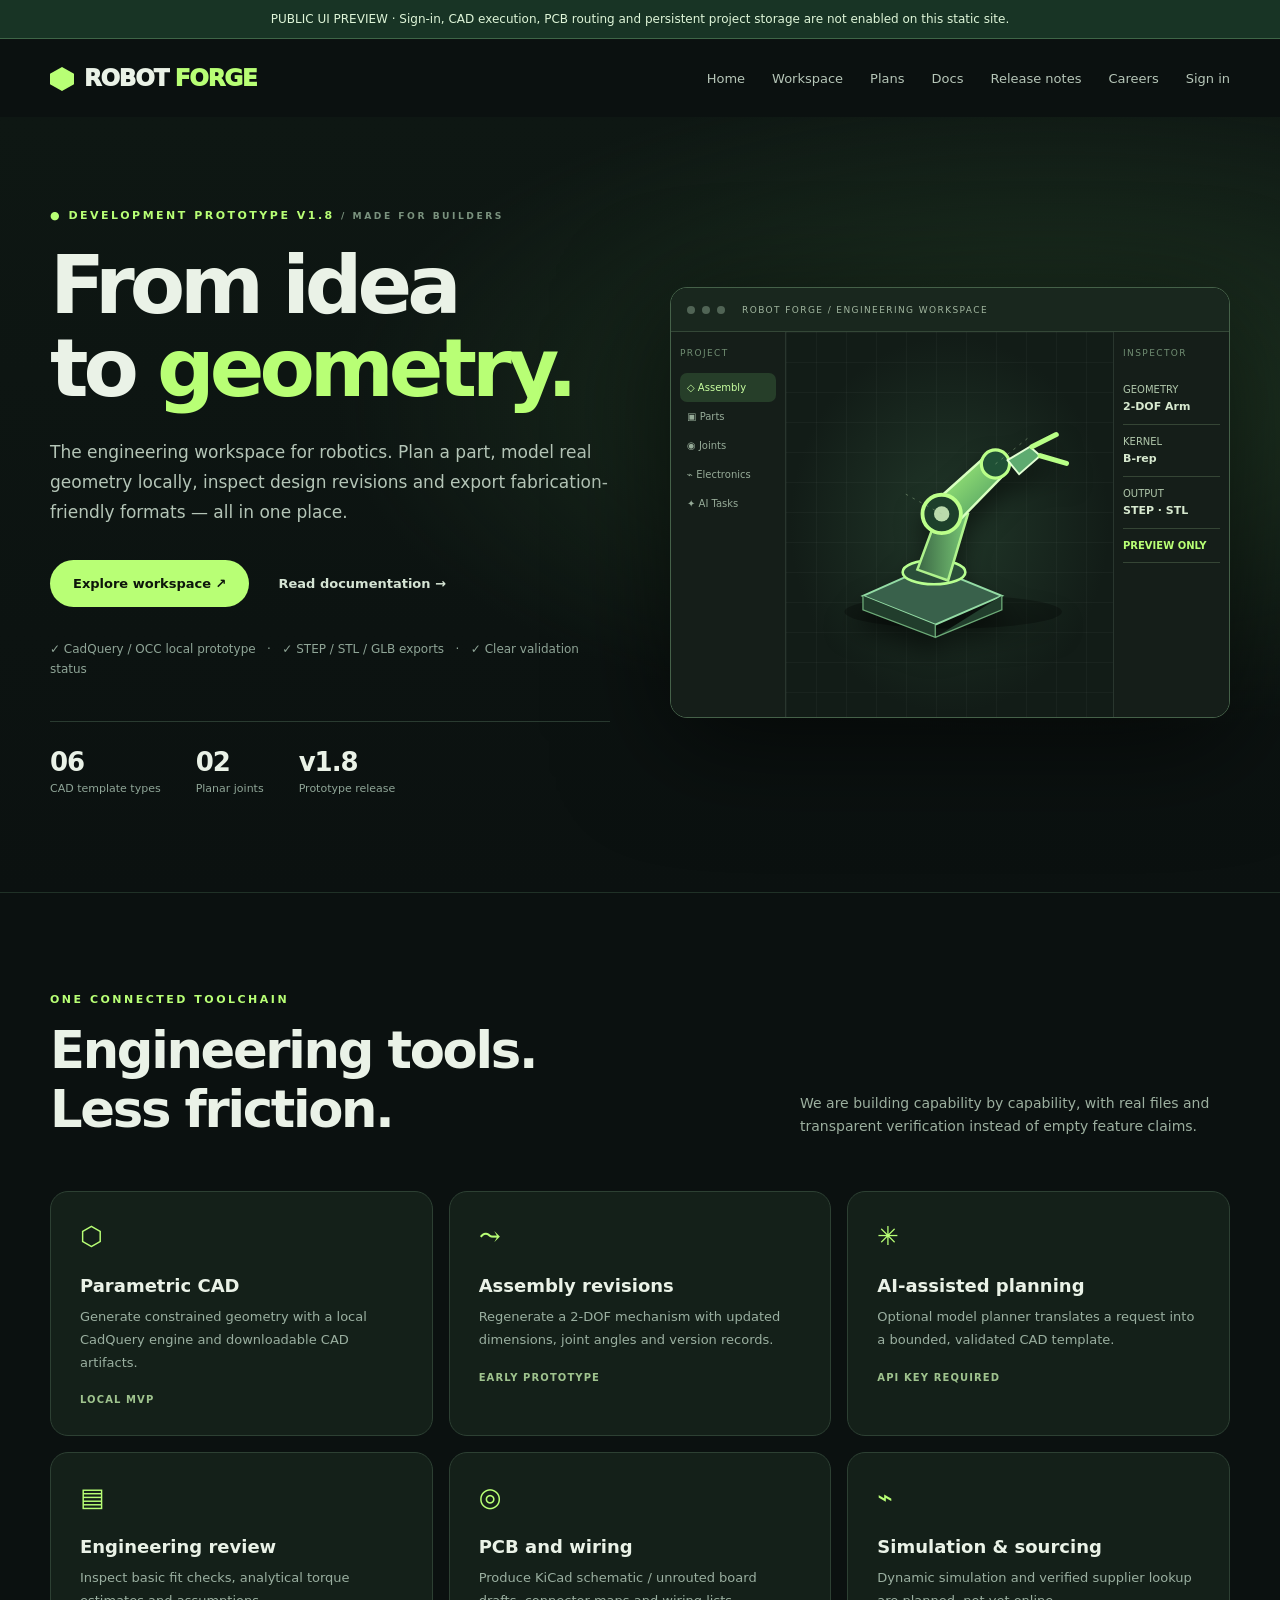
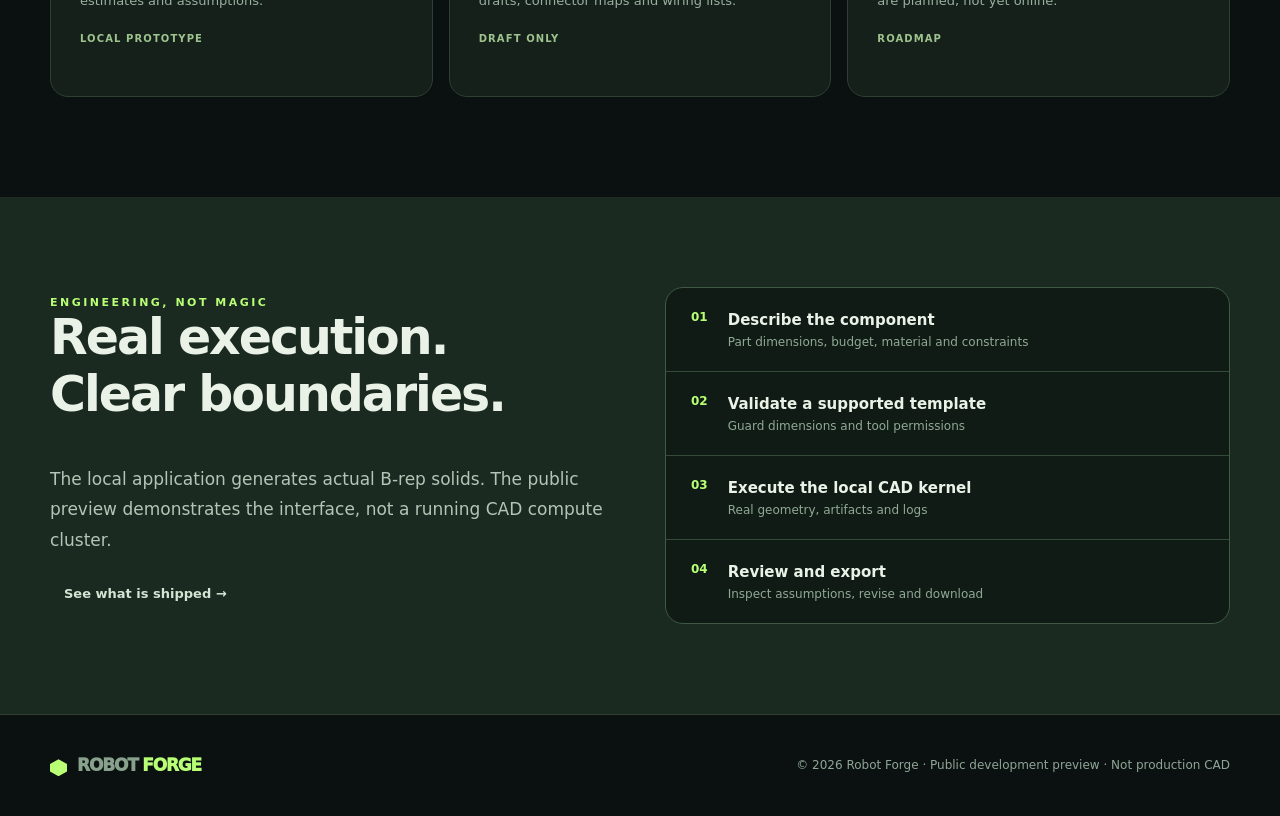
==== public/careers/index.html @ beba42cb "feat(robot-forge): add public/careers/index.html public preview" ====
<!doctype html>
<html lang="en"><head><meta charset="utf-8"><meta name="viewport" content="width=device-width, initial-scale=1">
<meta name="description" content="Robot Forge: autonomous robotics engineering, parametric CAD and electronics design. Public UI preview.">
<title>Robot Forge — Engineering, reimagined.</title>
<style>
:root{color-scheme:dark;--bg:#0b1110;--bg2:#111a17;--card:#14201b;--line:#2c3b33;--text:#eaf2e7;--muted:#9caf9f;--green:#b8ff75;--green2:#82c84a;--panel:#18221e;--round:19px;font-family:Inter,ui-sans-serif,system-ui,-apple-system,"Segoe UI",Arial,sans-serif}
*{box-sizing:border-box}html{scroll-behavior:smooth}body{margin:0;background:var(--bg);color:var(--text)}a{color:inherit;text-decoration:none}button,input{font:inherit}button{cursor:pointer}::selection{background:#b8ff75;color:#0b1110}
.notice{padding:10px 16px;text-align:center;background:#183425;border-bottom:1px solid #3e6547;color:#def5d8;font-size:12px;line-height:1.5}
.nav{height:78px;display:flex;align-items:center;gap:30px;max-width:1240px;margin:auto;padding:0 30px}.brand{font-weight:950;letter-spacing:-1.2px;font-size:23px;white-space:nowrap}.brand i{display:inline-block;width:24px;height:24px;background:var(--green);margin-right:10px;clip-path:polygon(50% 0,100% 28%,100% 72%,50% 100%,0 72%,0 28%);vertical-align:-5px}.brand span{color:var(--green)}.navlinks{display:flex;align-items:center;gap:27px;margin-left:auto}.navlinks a{font-size:13px;color:#b6c6b8}.navlinks a:hover,.navlinks a.active{color:var(--green)}.navbtn{border:1px solid #52774c;border-radius:999px;padding:11px 17px;color:var(--green);font-size:12px;font-weight:750}.burger{display:none;background:none;border:1px solid #33463b;border-radius:10px;padding:9px;color:var(--text)}
main{min-height:66vh}.container{max-width:1240px;margin:auto;padding:0 30px}.eyebrow{font-size:11px;text-transform:uppercase;letter-spacing:2.5px;font-weight:850;color:var(--green)}.eyebrow small{color:#7a927e}.hero{padding:92px 0 96px;overflow:hidden;background:radial-gradient(ellipse at 82% 37%,#203723 0%,transparent 48%),linear-gradient(180deg,#0e1713,var(--bg))}.hero-grid{display:grid;grid-template-columns:1fr 1fr;align-items:center;gap:60px}h1,h2,h3,p{margin-top:0}h1{font-size:clamp(52px,6.3vw,92px);letter-spacing:-5px;line-height:1.035;margin:22px 0 26px;font-weight:850}h1 em{font-style:normal;color:var(--green)}.lead{font-size:17px;line-height:1.78;color:#b4c5b7;max-width:560px}.actions{display:flex;flex-wrap:wrap;align-items:center;gap:15px;margin:32px 0}.primary{display:inline-flex;align-items:center;gap:22px;background:var(--green);color:#0d160b;padding:16px 23px;border:0;border-radius:999px;font-weight:850;font-size:13px}.primary:hover{background:#d0ff9f}.secondary{display:inline-block;color:#d5e4d4;font-weight:700;font-size:13px;padding:14px}.small{font-size:12px;color:#8fa597;line-height:1.7}.stats{margin-top:42px;display:flex;gap:35px;border-top:1px solid #2a3b31;padding-top:25px}.stat b{display:block;font-size:26px;letter-spacing:-1px}.stat span{font-size:11px;color:#8fa597}.mock{background:#111a16;border:1px solid #456149;border-radius:17px;overflow:hidden;box-shadow:0 25px 110px #0009;min-height:400px}.mockhead{height:44px;background:#19271e;border-bottom:1px solid #344737;display:flex;align-items:center;padding:0 16px;gap:7px}.dot{width:8px;height:8px;background:#506455;border-radius:50%}.mockhead small{margin-left:10px;letter-spacing:1.4px;color:#a1b69f;font-size:9px}.mockbody{display:grid;grid-template-columns:115px 1fr 116px;height:385px}.mocksidebar,.mockright{background:#151e19;border-right:1px solid #29362e;padding:16px 9px}.mockright{border-right:0;border-left:1px solid #29362e}.mocklabel{font-size:9px;letter-spacing:1.4px;color:#718e73;margin-bottom:15px}.item{padding:9px 7px;border-radius:7px;font-size:10px;color:#96ab98}.item.on{background:#263e29;color:#c8ffa0}.canvas{position:relative;background:radial-gradient(ellipse at center,#213729,#121c17 69%);display:flex;justify-content:center;align-items:center}.canvas::before{content:"";position:absolute;inset:0;background-image:linear-gradient(#ffffff08 1px,transparent 1px),linear-gradient(90deg,#ffffff08 1px,transparent 1px);background-size:30px 30px}.cad-art{position:relative;width:min(100%,320px);filter:drop-shadow(0 15px 12px #0008)}.mval{font-size:10px;color:#b1c8ac;padding:11px 0;border-bottom:1px solid #354535}.mval strong{display:block;color:#d7e9cf;font-size:11px;margin-top:5px}.mval b{color:var(--green)}
.section{padding:100px 0;border-top:1px solid #203127}.sectionhead{display:flex;justify-content:space-between;gap:40px;align-items:end;margin-bottom:38px}.section h2{font-size:clamp(34px,4vw,56px);letter-spacing:-2.3px;line-height:1.14;margin:15px 0}.sectionhead p{max-width:430px;line-height:1.7;color:var(--muted);font-size:14px}.cards{display:grid;grid-template-columns:repeat(3,1fr);gap:16px}.card{background:#142019;border:1px solid #2d4033;border-radius:18px;padding:29px;min-height:245px}.card .glyph{font-size:26px;color:var(--green);margin-bottom:24px}.card h3{font-size:18px;margin-bottom:10px}.card p{font-size:13px;color:#9aafa0;line-height:1.75}.chip{font-size:10px;color:#9fc38e;letter-spacing:1.1px;margin-top:20px;font-weight:800}.band{background:#1a2a20;padding:90px 0}.twocol{display:grid;grid-template-columns:1fr 1fr;gap:50px;align-items:center}.pipeline{border:1px solid #3f5944;border-radius:18px;overflow:hidden;background:#101b15}.step{padding:22px 25px;border-bottom:1px solid #344b39;display:flex;gap:20px}.step:last-child{border:0}.step b{color:var(--green);font-size:12px}.step strong{font-size:15px}.step p{margin:6px 0 0;color:#90a995;font-size:12px}.pagehero{padding:75px 0 43px;background:radial-gradient(ellipse at 90% 0,#203522 0,transparent 48%)}.pagehero h1{font-size:clamp(42px,5vw,66px);letter-spacing:-3px;max-width:840px}.pagehero p{color:#9cb3a0;line-height:1.75;max-width:740px}.content{padding:40px 0 110px}.panel{background:#14211a;border:1px solid #344839;border-radius:18px;padding:30px}.cols2{display:grid;grid-template-columns:1fr 1fr;gap:17px}.field{display:block;color:#b6c4b4;font-size:13px;margin:18px 0}.field input{display:block;width:100%;background:#0b1510;border:1px solid #3d5143;color:var(--text);padding:14px;border-radius:10px;margin-top:8px}.field input:disabled{opacity:.6}.muted{color:#9bb09e;font-size:13px;line-height:1.7}.pricing{display:grid;grid-template-columns:repeat(3,1fr);gap:18px}.price{border-radius:18px;padding:29px;border:1px solid #375139;background:#16241b}.price.featured{border-color:#9fdb66;box-shadow:0 0 0 1px #aaff6740}.price h3{font-size:21px}.price b{font-size:33px}.price li{margin:13px 0;font-size:13px;color:#b6c7b7}.lineitem{padding:21px 0;border-bottom:1px solid #304135}.lineitem strong{font-size:16px}.lineitem p{color:#9caf9b;font-size:13px;line-height:1.8}.lineitem small{color:var(--green)}code{background:#263829;padding:3px 6px;border-radius:5px;color:#caff9d}.footer{border-top:1px solid #2d4031;padding:40px 0;color:#87a18c;font-size:12px}.footer .container{display:flex;justify-content:space-between;gap:15px;align-items:center}
.work{display:grid;grid-template-columns:215px minmax(0,1fr) 285px;min-height:660px;border:1px solid #314337;border-radius:15px;overflow:hidden;margin:10px 0 50px}.workside,.workinfo{background:#111e17;padding:17px;border-right:1px solid #33473a}.workinfo{border-right:0;border-left:1px solid #33473a}.workmain{background:#0e1813;min-width:0}.worktitle{font-size:11px;color:#9eb2a1;font-weight:900;letter-spacing:1.1px;margin:12px 0 15px}.worktab{display:block;width:100%;text-align:left;background:transparent;color:#91a897;border:0;border-radius:9px;padding:12px;font-size:12px}.worktab.sel{color:var(--green);background:#243b29}.viewhead{padding:16px 20px;border-bottom:1px solid #2b3a31;display:flex;justify-content:space-between;color:#adbdac;font-size:12px}.viewcenter{display:grid;place-items:center;min-height:475px;background-image:linear-gradient(#ffffff05 1px,transparent 1px),linear-gradient(90deg,#ffffff05 1px,transparent 1px);background-size:24px 24px}.viewfoot{padding:14px 20px;border-top:1px solid #27392e;color:#84a58c;font-size:11px}.workinfo .panel{padding:13px;background:#18271d}.workinfo label{color:#a6baa6;font-size:11px}.workinfo .field input{font-size:12px}.workinfo .primary{width:100%;justify-content:center;font-size:11px}.warn{margin-top:12px;border:1px solid #576844;border-radius:10px;background:#28331d;padding:12px;font-size:11px;color:#d7e3ba;line-height:1.6}
@media(max-width:980px){.hero-grid,.twocol{grid-template-columns:1fr}.cards{grid-template-columns:repeat(2,1fr)}.work{grid-template-columns:150px minmax(0,1fr)}.workinfo{grid-column:1/-1;border-top:1px solid #33473a;border-left:0}.mock{max-width:650px}.pricing{grid-template-columns:1fr 1fr}.navlinks{gap:13px}.navlinks a{font-size:11px}}
@media(max-width:700px){.nav{height:65px;padding:0 20px}.brand{font-size:19px}.navlinks{display:none;position:absolute;z-index:20;left:12px;right:12px;top:106px;background:#18241b;padding:20px;border:1px solid #4b654b;border-radius:15px;flex-direction:column;align-items:stretch}.navlinks.show{display:flex}.navbtn{display:none}.burger{display:block;margin-left:auto}.container{padding:0 20px}.hero{padding:60px 0}.hero-grid{gap:35px}h1{font-size:58px;letter-spacing:-3.5px}.stats{gap:20px}.stat b{font-size:21px}.mockbody{grid-template-columns:82px 1fr 77px;height:290px}.mocksidebar,.mockright{padding:10px 5px}.item{font-size:8px}.mval{font-size:8px}.section{padding:55px 0}.sectionhead{display:block}.cards,.pricing,.cols2{grid-template-columns:1fr}.card{min-height:195px}.twocol{gap:25px}.pagehero{padding:48px 0 20px}.pagehero h1{font-size:42px}.work{display:block}.workside{display:flex;flex-wrap:wrap;gap:5px}.workside .worktitle{width:100%}.worktab{width:auto}.viewcenter{min-height:330px}.footer .container{display:block}.footer .small{margin-top:12px}}
</style></head>
<body><div class="notice">PUBLIC UI PREVIEW · Sign-in, CAD execution, PCB routing and persistent project storage are not enabled on this static site.</div>
<header class="nav"><a class="brand" href="/"><i></i>ROBOT <span>FORGE</span></a><nav class="navlinks" id="navlinks"><a href="/">Home</a><a href="/workspace/">Workspace</a><a href="/plans/">Plans</a><a href="/docs/">Docs</a><a href="/release-notes/">Release notes</a><a href="/careers/">Careers</a><a href="/login/">Sign in</a></nav><button class="burger" id="burger" aria-label="Open navigation">☰</button></header>
<main id="main"></main><footer class="footer"><div class="container"><a class="brand" href="/" style="font-size:17px"><i style="width:17px;height:17px"></i>ROBOT <span>FORGE</span></a><span class="small">© 2026 Robot Forge · Public development preview · Not production CAD</span></div></footer>
<script>
const CAD = '<svg class="cad-art" viewBox="0 0 500 390" role="img" aria-label="Illustrative mechanical arm geometry, not a generated CAD result"><defs><linearGradient id="g" x1="0" x2="1" y1="0" y2="1"><stop stop-color="#b1ff7d"/><stop offset="1" stop-color="#3f8c5d"/></linearGradient><linearGradient id="m" x1="0" x2="1"><stop stop-color="#3b6745"/><stop offset="1" stop-color="#79c976"/></linearGradient></defs><ellipse cx="255" cy="331" rx="170" ry="26" fill="#000" opacity=".28"/><path d="M114 306 218 260 331 306 227 351Z" fill="#39614b" stroke="#94dca5" stroke-width="3"/><path d="M114 306v22l113 43v-20M331 306v22l-104 43" fill="#213d2c" stroke="#6dab78" stroke-width="2"/><ellipse cx="225" cy="269" rx="49" ry="19" fill="#2a4e39" stroke="#b8ff90" stroke-width="4"/><path d="M199 265 236 165 278 178 247 282Z" fill="url(#m)" stroke="#aff28c" stroke-width="4"/><path d="M221 164 309 85 339 112 256 197Z" fill="url(#g)" stroke="#d8ffc0" stroke-width="4"/><circle cx="237" cy="178" r="30" fill="#1d402b" stroke="#bcff8a" stroke-width="6"/><circle cx="237" cy="178" r="12" fill="#badbac"/><circle cx="321" cy="100" r="22" fill="#205136" stroke="#baff88" stroke-width="5"/><path d="M340 94 375 73 391 87 358 116Z" fill="#5eab70" stroke="#e1ffd3" stroke-width="3"/><path d="M378 73 416 54M391 87l41 12" fill="none" stroke="#b8ff86" stroke-width="8" stroke-linecap="round"/><path d="M237 178l-60-33M321 100l55-44" stroke="#a9c99e" stroke-dasharray="4 8" opacity=".65"/></svg>';
const route = location.pathname.replace(/\/+$/,'')||'/';
const titles={'/':'Robot Forge — Engineering, reimagined.','/workspace':'Workspace · Robot Forge','/login':'Sign in · Robot Forge','/plans':'Plans · Robot Forge','/docs':'Documentation · Robot Forge','/release-notes':'Release notes · Robot Forge','/careers':'Careers · Robot Forge'};
document.title = titles[route]||titles['/'];
document.querySelectorAll('.navlinks a').forEach(a=>{if(new URL(a.href).pathname.replace(/\/+$/,'')===route)a.classList.add('active')});
document.getElementById('burger').addEventListener('click',()=>document.getElementById('navlinks').classList.toggle('show'));
const intro=(tag,title,sub)=>'<section class="pagehero"><div class="container"><div class="eyebrow">'+tag+'</div><h1>'+title+'</h1><p>'+sub+'</p></div></section>';
const card=(glyph,title,desc,chip)=>'<article class="card"><div class="glyph">'+glyph+'</div><h3>'+title+'</h3><p>'+desc+'</p><div class="chip">'+chip+'</div></article>';
const panel=(inner)=>'<div class="panel">'+inner+'</div>';
function home(){return '<section class="hero"><div class="container hero-grid"><div><div class="eyebrow">● Development prototype v1.8 <small> / MADE FOR BUILDERS</small></div><h1>From idea<br>to <em>geometry.</em></h1><p class="lead">The engineering workspace for robotics. Plan a part, model real geometry locally, inspect design revisions and export fabrication-friendly formats — all in one place.</p><div class="actions"><a class="primary" href="/workspace/">Explore workspace ↗</a><a class="secondary" href="/docs/">Read documentation →</a></div><div class="small">✓ CadQuery / OCC local prototype &nbsp; · &nbsp; ✓ STEP / STL / GLB exports &nbsp; · &nbsp; ✓ Clear validation status</div><div class="stats"><div class="stat"><b>06</b><span>CAD template types</span></div><div class="stat"><b>02</b><span>Planar joints</span></div><div class="stat"><b>v1.8</b><span>Prototype release</span></div></div></div><div class="mock"><div class="mockhead"><i class="dot"></i><i class="dot"></i><i class="dot"></i><small>ROBOT FORGE / ENGINEERING WORKSPACE</small></div><div class="mockbody"><div class="mocksidebar"><div class="mocklabel">PROJECT</div><div class="item on">◇ Assembly</div><div class="item">▣ Parts</div><div class="item">◉ Joints</div><div class="item">⌁ Electronics</div><div class="item">✦ AI Tasks</div></div><div class="canvas">'+CAD+'</div><div class="mockright"><div class="mocklabel">INSPECTOR</div><div class="mval">GEOMETRY<strong>2-DOF Arm</strong></div><div class="mval">KERNEL<strong>B-rep</strong></div><div class="mval">OUTPUT<strong>STEP · STL</strong></div><div class="mval"><b>PREVIEW ONLY</b></div></div></div></div></div></section><section class="section"><div class="container"><div class="sectionhead"><div><div class="eyebrow">ONE CONNECTED TOOLCHAIN</div><h2>Engineering tools.<br>Less friction.</h2></div><p>We are building capability by capability, with real files and transparent verification instead of empty feature claims.</p></div><div class="cards">'+card('⬡','Parametric CAD','Generate constrained geometry with a local CadQuery engine and downloadable CAD artifacts.','LOCAL MVP')+card('⤳','Assembly revisions','Regenerate a 2-DOF mechanism with updated dimensions, joint angles and version records.','EARLY PROTOTYPE')+card('✳','AI-assisted planning','Optional model planner translates a request into a bounded, validated CAD template.','API KEY REQUIRED')+card('▤','Engineering review','Inspect basic fit checks, analytical torque estimates and assumptions.','LOCAL PROTOTYPE')+card('◎','PCB and wiring','Produce KiCad schematic / unrouted board drafts, connector maps and wiring lists.','DRAFT ONLY')+card('⌁','Simulation & sourcing','Dynamic simulation and verified supplier lookup are planned, not yet online.','ROADMAP')+'</div></div></section><section class="band"><div class="container twocol"><div><div class="eyebrow">ENGINEERING, NOT MAGIC</div><h2 style="font-size:49px;letter-spacing:-2px">Real execution.<br>Clear boundaries.</h2><p class="lead">The local application generates actual B-rep solids. The public preview demonstrates the interface, not a running CAD compute cluster.</p><a href="/release-notes/" class="secondary">See what is shipped →</a></div><div class="pipeline"><div class="step"><b>01</b><div><strong>Describe the component</strong><p>Part dimensions, budget, material and constraints</p></div></div><div class="step"><b>02</b><div><strong>Validate a supported template</strong><p>Guard dimensions and tool permissions</p></div></div><div class="step"><b>03</b><div><strong>Execute the local CAD kernel</strong><p>Real geometry, artifacts and logs</p></div></div><div class="step"><b>04</b><div><strong>Review and export</strong><p>Inspect assumptions, revise and download</p></div></div></div></div></section>'}
function login(){return intro('ACCOUNT ACCESS','Build with clarity.','Sign-in and project storage are intentionally disabled on this public UI preview.')+'<section class="content"><div class="container" style="max-width:560px">'+panel('<div class="eyebrow">PREVIEW MODE</div><h2 style="margin-top:10px;font-size:31px">Sign in to Robot Forge</h2><label class="field">Email address<input placeholder="you@example.com" type="email" disabled autocomplete="off"></label><label class="field">Password<input placeholder="••••••••" type="password" disabled autocomplete="off"></label><button class="primary" disabled style="opacity:.5">Sign in — disabled in preview</button><p class="warn">This is a visual preview. Do not enter personal information. Accounts are available only in the locally installed prototype.</p>')+'</div></section>'}
function plans(){return intro('PLANS & PRICING','Build more. Pay only when it works.','The public demo is free. The plans below illustrate future product tiers; no paid subscriptions are active.')+'<section class="content"><div class="container"><div class="pricing"><div class="price"><div class="eyebrow">LOCAL MVP</div><h3>Free</h3><b>$0</b><p class="muted">Personal prototypes and engineering exploration.</p><ul><li>Public UI demo</li><li>Local CAD environment</li><li>CAD exports on supported templates</li></ul><span class="chip">AVAILABLE LOCALLY</span></div><div class="price featured"><div class="eyebrow">PLANNED</div><h3>Maker</h3><b>Coming soon</b><p class="muted">Future cloud engineering tools for individual builders.</p><ul><li>Cloud project workspaces</li><li>Expanded CAD automation</li><li>Artifact storage</li></ul><span class="chip">NOT FOR SALE</span></div><div class="price"><div class="eyebrow">PLANNED</div><h3>Team</h3><b>Coming soon</b><p class="muted">Collaboration, reviews and organizational control.</p><ul><li>Team reviews</li><li>Permissions</li><li>Advanced engineering workers</li></ul><span class="chip">NOT FOR SALE</span></div></div></div></section>'}
function docs(){return intro('DOCUMENTATION','Engineering knowledge, organized.','Get started with the local prototype and understand what the online demo does — and does not — execute.')+'<section class="content"><div class="container cols2">'+panel('<h3>01 / Getting started</h3><p class="muted">Download and extract the Robot Forge v1.8 local source package. Install Python 3.12 with the listed dependencies. Run the included Windows launcher and open <code>http://127.0.0.1:8000</code>.</p><h3>02 / Generate CAD</h3><p class="muted">Use a supported template such as a mounting plate, simple bracket or 2R arm. Local CAD generation exports STEP/STL/GLB.</p><h3>03 / Review</h3><p class="muted">Read geometry checks, explicit assumptions and version history before manufacturing.</p>')+panel('<h3>Important limitations</h3><p class="muted">The hosted Render preview has no CAD worker, user accounts, private database, OpenAI keys, payments or simulation execution.</p><p class="muted">KiCad schematic and board outputs are drafts. Official ERC/DRC and physical safety checks remain required before fabrication.</p><h3>Roadmap</h3><p class="muted">Engine-backed EDA verification · secure cloud workers · reliable artifact storage · bounded multi-agent execution.</p><a class="primary" href="/workspace/">See UI preview ↗</a>')+'</div></section>'}
function notes(){return intro('CHANGELOG','Release notes.','A transparent record of prototype milestones; no unverified feature is marked production-ready.')+'<section class="content"><div class="container" style="max-width:920px">'+[['v1.8 · UI & wiring draft','Fixed stylesheet paths, introduced UI-only offline preview, created unrouted KiCad PCB and harness metadata.'],['v1.7 · Electronics integration','Added AX-18A design screening and editable KiCad schematic drafts. Official ERC still pending.'],['v1.6 · Engineering review','Added bounded CAD modification approvals, basic assembly checks and 2R torque estimates.'],['v1.4–1.5 · Product experience','Introduced landing, documentation, account pages and engineering review interface.'],['v1.2–1.3 · Geometry foundation','Built the initial local CAD execution and editable project artifacts.']].map(x=>'<div class="lineitem"><small>PROTOTYPE MILESTONE</small><h3 style="margin:10px 0">'+x[0]+'</h3><p>'+x[1]+'</p></div>').join('')+'</div></section>'}
function careers(){return intro('CAREERS','Build tools for people who build robots.','Robot Forge is an early experimental project. No currently open paid positions are being advertised.')+'<section class="content"><div class="container"><div class="cards">'+card('⌘','Robotics engineering','Mechanical design, motion systems and engineering validation.','FUTURE FOCUS')+card('✳','Applied AI systems','Tool-calling agents, guarded actions and execution tracing.','FUTURE FOCUS')+card('◇','Frontend engineering','High-density interactive 3D tools and precise creative UI.','FUTURE FOCUS')+'</div><p class="muted" style="margin-top:24px">Hiring information will be published only if real openings exist.</p></div></section>'}
function workspace(){return intro('ENGINEERING WORKSPACE','Your ideas, in context.','Interactive interface preview. CAD files are not generated on this public Render site.')+'<section class="content" style="padding-top:10px"><div class="container"><div class="work"><div class="workside"><div class="worktitle">PROJECT EXPLORER</div>'+['CAD Studio','Assembly','Electronics','PCB layout','Wiring harness','Engineering review','AI Task log'].map((n,i)=>'<button class="worktab '+(i===0?'sel':'')+'" data-tab="'+n+'">◇ '+n+'</button>').join('')+'</div><div class="workmain"><div class="viewhead"><span id="viewlabel">CAD Studio · DEMO PREVIEW</span><span>ISOMETRIC · FRONT · TOP</span></div><div class="viewcenter" id="viewer">'+CAD+'</div><div class="viewfoot">VISUAL SCHEMATIC · NOT LIVE CAD · V1.8 STATIC PREVIEW</div></div><div class="workinfo"><div class="worktitle">OBJECT INSPECTOR</div><div class="panel"><p class="muted">Selected object</p><h3 style="font-size:16px">2-DOF demonstration arm</h3><label class="field">Link A (mm)<input disabled value="120"></label><label class="field">Link B (mm)<input disabled value="90"></label><label class="field">Material<input disabled value="Prototype only"></label><button class="primary" disabled style="opacity:.56">Generate CAD — offline</button><div class="warn">The preview does not execute CAD or store projects. Download and run the local v1.8 source for supported functions.</div></div></div></div></div></section>'}
const content={'/':home,'/login':login,'/plans':plans,'/docs':docs,'/release-notes':notes,'/careers':careers,'/workspace':workspace};
document.getElementById('main').innerHTML=(content[route]||home)();
document.querySelectorAll('.worktab').forEach(b=>b.addEventListener('click',()=>{document.querySelectorAll('.worktab').forEach(x=>x.classList.remove('sel'));b.classList.add('sel');document.getElementById('viewlabel').textContent=b.dataset.tab+' · UI PREVIEW'}));
</script></body></html>
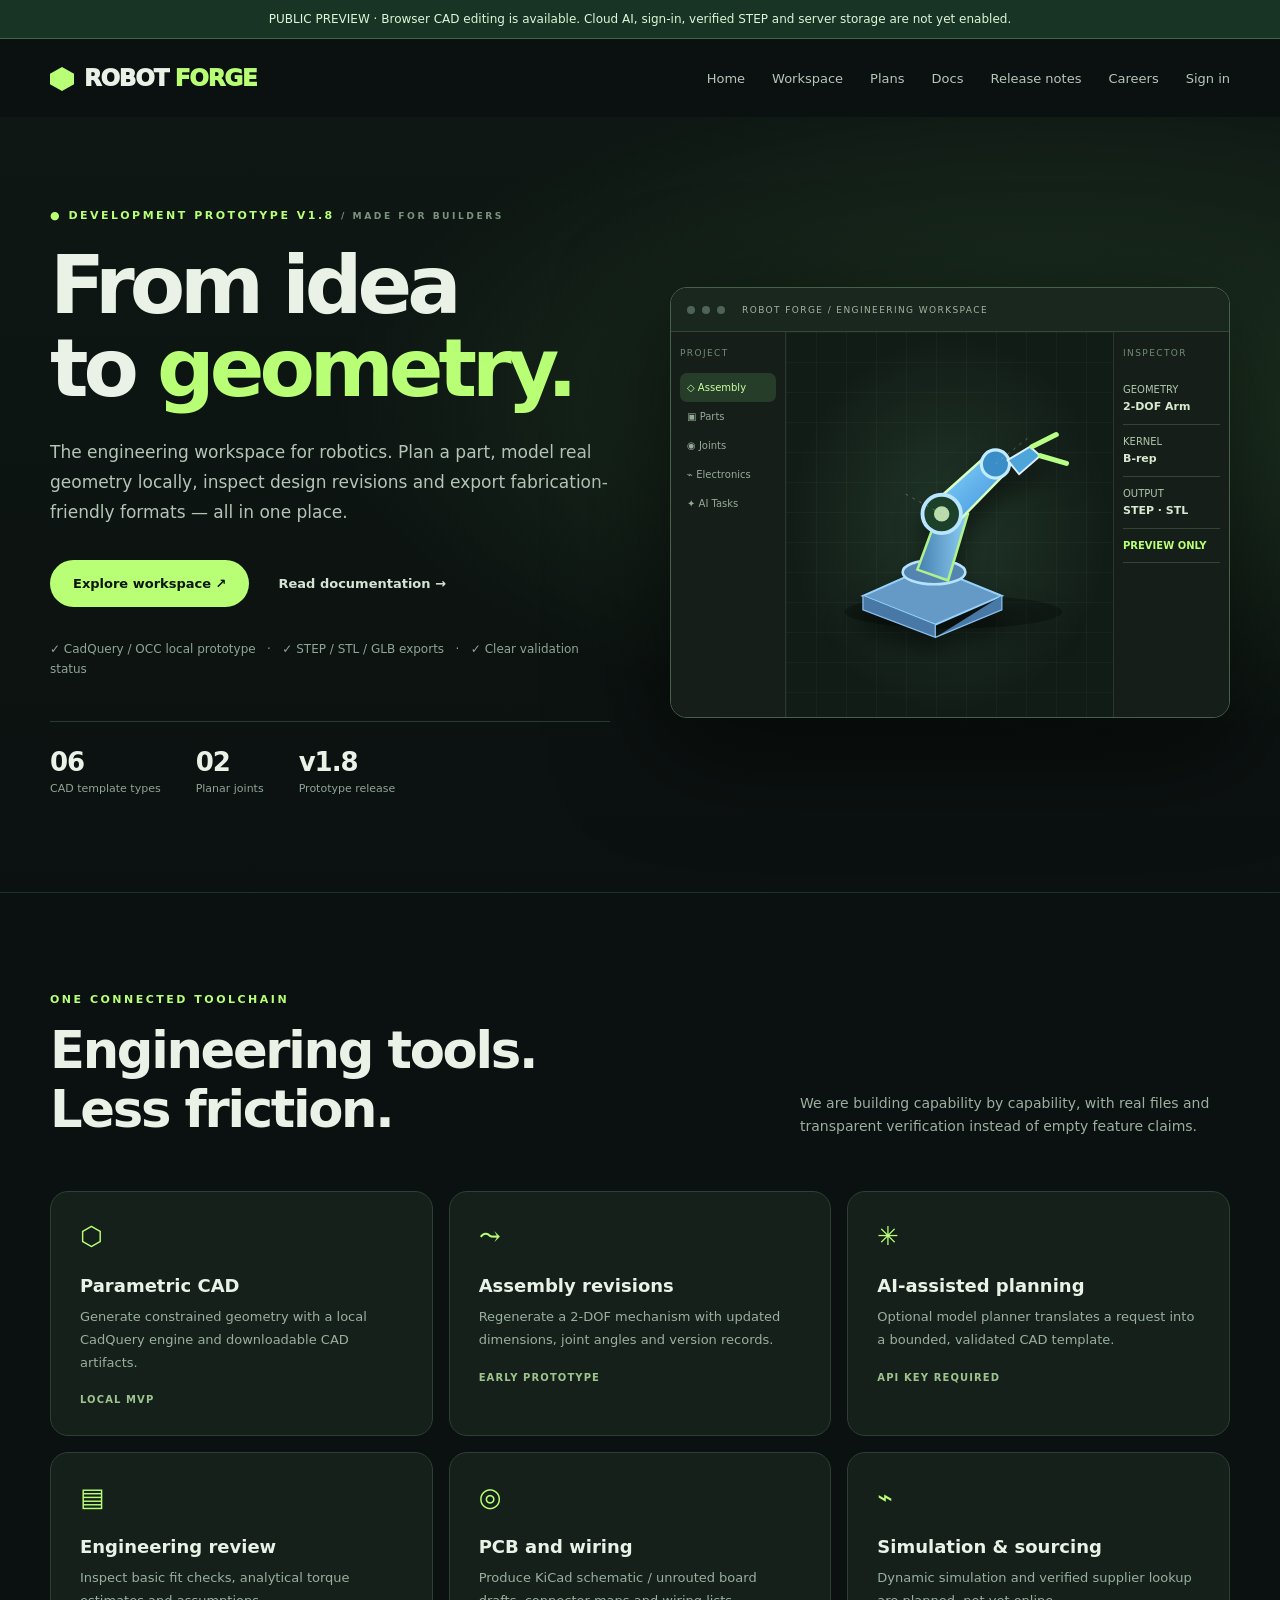
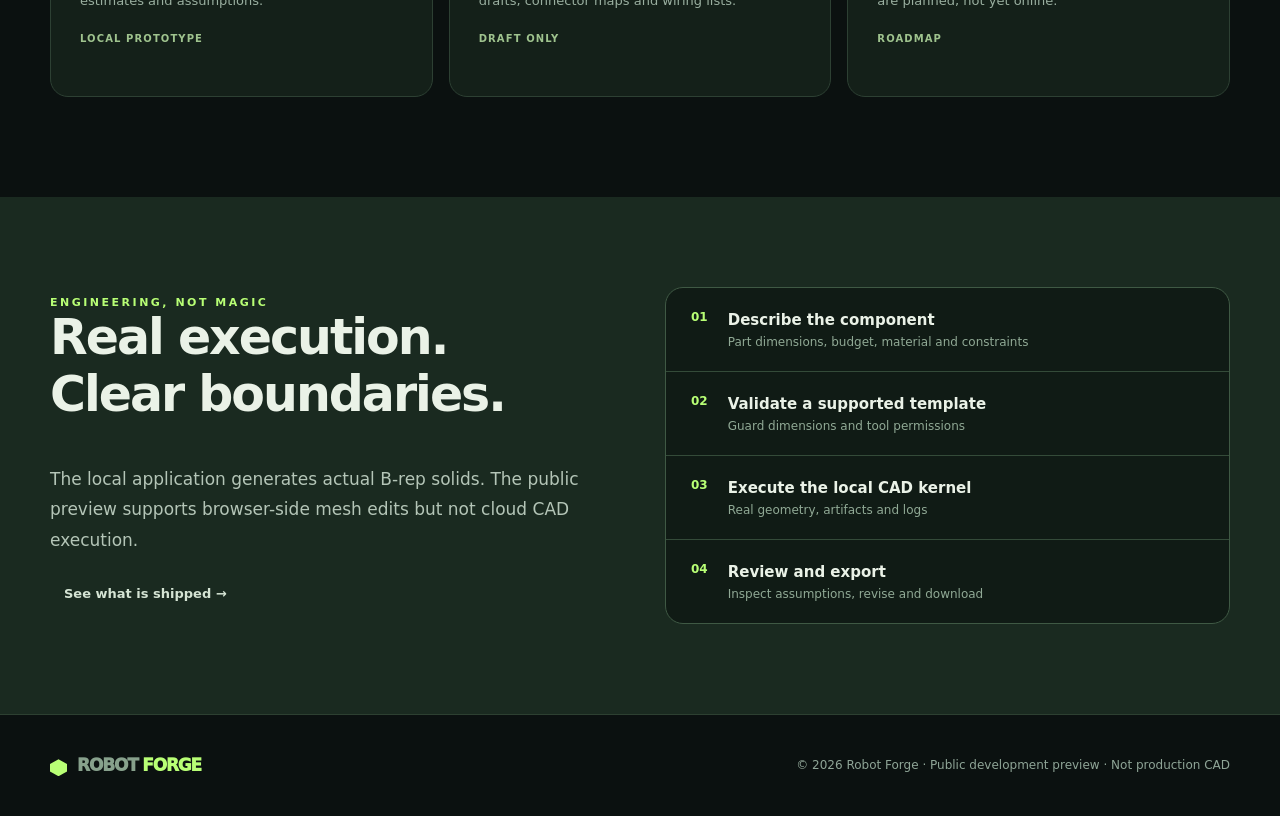
==== commit 1ac44973: "style(site): unify bright sky-blue product theme on public/careers/index.html" ====
--- a/public/careers/index.html
+++ b/public/careers/index.html
@@ -12,12 +12,12 @@
 .work{display:grid;grid-template-columns:215px minmax(0,1fr) 285px;min-height:660px;border:1px solid #314337;border-radius:15px;overflow:hidden;margin:10px 0 50px}.workside,.workinfo{background:#111e17;padding:17px;border-right:1px solid #33473a}.workinfo{border-right:0;border-left:1px solid #33473a}.workmain{background:#0e1813;min-width:0}.worktitle{font-size:11px;color:#9eb2a1;font-weight:900;letter-spacing:1.1px;margin:12px 0 15px}.worktab{display:block;width:100%;text-align:left;background:transparent;color:#91a897;border:0;border-radius:9px;padding:12px;font-size:12px}.worktab.sel{color:var(--green);background:#243b29}.viewhead{padding:16px 20px;border-bottom:1px solid #2b3a31;display:flex;justify-content:space-between;color:#adbdac;font-size:12px}.viewcenter{display:grid;place-items:center;min-height:475px;background-image:linear-gradient(#ffffff05 1px,transparent 1px),linear-gradient(90deg,#ffffff05 1px,transparent 1px);background-size:24px 24px}.viewfoot{padding:14px 20px;border-top:1px solid #27392e;color:#84a58c;font-size:11px}.workinfo .panel{padding:13px;background:#18271d}.workinfo label{color:#a6baa6;font-size:11px}.workinfo .field input{font-size:12px}.workinfo .primary{width:100%;justify-content:center;font-size:11px}.warn{margin-top:12px;border:1px solid #576844;border-radius:10px;background:#28331d;padding:12px;font-size:11px;color:#d7e3ba;line-height:1.6}
 @media(max-width:980px){.hero-grid,.twocol{grid-template-columns:1fr}.cards{grid-template-columns:repeat(2,1fr)}.work{grid-template-columns:150px minmax(0,1fr)}.workinfo{grid-column:1/-1;border-top:1px solid #33473a;border-left:0}.mock{max-width:650px}.pricing{grid-template-columns:1fr 1fr}.navlinks{gap:13px}.navlinks a{font-size:11px}}
 @media(max-width:700px){.nav{height:65px;padding:0 20px}.brand{font-size:19px}.navlinks{display:none;position:absolute;z-index:20;left:12px;right:12px;top:106px;background:#18241b;padding:20px;border:1px solid #4b654b;border-radius:15px;flex-direction:column;align-items:stretch}.navlinks.show{display:flex}.navbtn{display:none}.burger{display:block;margin-left:auto}.container{padding:0 20px}.hero{padding:60px 0}.hero-grid{gap:35px}h1{font-size:58px;letter-spacing:-3.5px}.stats{gap:20px}.stat b{font-size:21px}.mockbody{grid-template-columns:82px 1fr 77px;height:290px}.mocksidebar,.mockright{padding:10px 5px}.item{font-size:8px}.mval{font-size:8px}.section{padding:55px 0}.sectionhead{display:block}.cards,.pricing,.cols2{grid-template-columns:1fr}.card{min-height:195px}.twocol{gap:25px}.pagehero{padding:48px 0 20px}.pagehero h1{font-size:42px}.work{display:block}.workside{display:flex;flex-wrap:wrap;gap:5px}.workside .worktitle{width:100%}.worktab{width:auto}.viewcenter{min-height:330px}.footer .container{display:block}.footer .small{margin-top:12px}}
-</style></head>
-<body><div class="notice">PUBLIC UI PREVIEW · Sign-in, CAD execution, PCB routing and persistent project storage are not enabled on this static site.</div>
+</style><link rel="stylesheet" href="/site-theme-sky.css?v=22"></head>
+<body><div class="notice">PUBLIC PREVIEW · Browser CAD editing is available. Cloud AI, sign-in, verified STEP and server storage are not yet enabled.</div>
 <header class="nav"><a class="brand" href="/"><i></i>ROBOT <span>FORGE</span></a><nav class="navlinks" id="navlinks"><a href="/">Home</a><a href="/workspace/">Workspace</a><a href="/plans/">Plans</a><a href="/docs/">Docs</a><a href="/release-notes/">Release notes</a><a href="/careers/">Careers</a><a href="/login/">Sign in</a></nav><button class="burger" id="burger" aria-label="Open navigation">☰</button></header>
 <main id="main"></main><footer class="footer"><div class="container"><a class="brand" href="/" style="font-size:17px"><i style="width:17px;height:17px"></i>ROBOT <span>FORGE</span></a><span class="small">© 2026 Robot Forge · Public development preview · Not production CAD</span></div></footer>
 <script>
-const CAD = '<svg class="cad-art" viewBox="0 0 500 390" role="img" aria-label="Illustrative mechanical arm geometry, not a generated CAD result"><defs><linearGradient id="g" x1="0" x2="1" y1="0" y2="1"><stop stop-color="#b1ff7d"/><stop offset="1" stop-color="#3f8c5d"/></linearGradient><linearGradient id="m" x1="0" x2="1"><stop stop-color="#3b6745"/><stop offset="1" stop-color="#79c976"/></linearGradient></defs><ellipse cx="255" cy="331" rx="170" ry="26" fill="#000" opacity=".28"/><path d="M114 306 218 260 331 306 227 351Z" fill="#39614b" stroke="#94dca5" stroke-width="3"/><path d="M114 306v22l113 43v-20M331 306v22l-104 43" fill="#213d2c" stroke="#6dab78" stroke-width="2"/><ellipse cx="225" cy="269" rx="49" ry="19" fill="#2a4e39" stroke="#b8ff90" stroke-width="4"/><path d="M199 265 236 165 278 178 247 282Z" fill="url(#m)" stroke="#aff28c" stroke-width="4"/><path d="M221 164 309 85 339 112 256 197Z" fill="url(#g)" stroke="#d8ffc0" stroke-width="4"/><circle cx="237" cy="178" r="30" fill="#1d402b" stroke="#bcff8a" stroke-width="6"/><circle cx="237" cy="178" r="12" fill="#badbac"/><circle cx="321" cy="100" r="22" fill="#205136" stroke="#baff88" stroke-width="5"/><path d="M340 94 375 73 391 87 358 116Z" fill="#5eab70" stroke="#e1ffd3" stroke-width="3"/><path d="M378 73 416 54M391 87l41 12" fill="none" stroke="#b8ff86" stroke-width="8" stroke-linecap="round"/><path d="M237 178l-60-33M321 100l55-44" stroke="#a9c99e" stroke-dasharray="4 8" opacity=".65"/></svg>';
+const CAD = '<svg class="cad-art" viewBox="0 0 500 390" role="img" aria-label="Illustrative mechanical arm geometry, not a generated CAD result"><defs><linearGradient id="g" x1="0" x2="1" y1="0" y2="1"><stop stop-color="#8cdbff"/><stop offset="1" stop-color="#398bd7"/></linearGradient><linearGradient id="m" x1="0" x2="1"><stop stop-color="#457fae"/><stop offset="1" stop-color="#8dcef5"/></linearGradient></defs><ellipse cx="255" cy="331" rx="170" ry="26" fill="#000" opacity=".28"/><path d="M114 306 218 260 331 306 227 351Z" fill="#659ac6" stroke="#95d3fc" stroke-width="3"/><path d="M114 306v22l113 43v-20M331 306v22l-104 43" fill="#4778a6" stroke="#8abeec" stroke-width="2"/><ellipse cx="225" cy="269" rx="49" ry="19" fill="#5385b0" stroke="#b4e3ff" stroke-width="4"/><path d="M199 265 236 165 278 178 247 282Z" fill="url(#m)" stroke="#aff28c" stroke-width="4"/><path d="M221 164 309 85 339 112 256 197Z" fill="url(#g)" stroke="#d8ffc0" stroke-width="4"/><circle cx="237" cy="178" r="30" fill="#1d402b" stroke="#b8e5ff" stroke-width="6"/><circle cx="237" cy="178" r="12" fill="#badbac"/><circle cx="321" cy="100" r="22" fill="#3a8dc7" stroke="#c1ebff" stroke-width="5"/><path d="M340 94 375 73 391 87 358 116Z" fill="#4da5d9" stroke="#daefff" stroke-width="3"/><path d="M378 73 416 54M391 87l41 12" fill="none" stroke="#b8ff86" stroke-width="8" stroke-linecap="round"/><path d="M237 178l-60-33M321 100l55-44" stroke="#a9c99e" stroke-dasharray="4 8" opacity=".65"/></svg>';
 const route = location.pathname.replace(/\/+$/,'')||'/';
 const titles={'/':'Robot Forge — Engineering, reimagined.','/workspace':'Workspace · Robot Forge','/login':'Sign in · Robot Forge','/plans':'Plans · Robot Forge','/docs':'Documentation · Robot Forge','/release-notes':'Release notes · Robot Forge','/careers':'Careers · Robot Forge'};
 document.title = titles[route]||titles['/'];
@@ -26,7 +26,7 @@
 const intro=(tag,title,sub)=>'<section class="pagehero"><div class="container"><div class="eyebrow">'+tag+'</div><h1>'+title+'</h1><p>'+sub+'</p></div></section>';
 const card=(glyph,title,desc,chip)=>'<article class="card"><div class="glyph">'+glyph+'</div><h3>'+title+'</h3><p>'+desc+'</p><div class="chip">'+chip+'</div></article>';
 const panel=(inner)=>'<div class="panel">'+inner+'</div>';
-function home(){return '<section class="hero"><div class="container hero-grid"><div><div class="eyebrow">● Development prototype v1.8 <small> / MADE FOR BUILDERS</small></div><h1>From idea<br>to <em>geometry.</em></h1><p class="lead">The engineering workspace for robotics. Plan a part, model real geometry locally, inspect design revisions and export fabrication-friendly formats — all in one place.</p><div class="actions"><a class="primary" href="/workspace/">Explore workspace ↗</a><a class="secondary" href="/docs/">Read documentation →</a></div><div class="small">✓ CadQuery / OCC local prototype &nbsp; · &nbsp; ✓ STEP / STL / GLB exports &nbsp; · &nbsp; ✓ Clear validation status</div><div class="stats"><div class="stat"><b>06</b><span>CAD template types</span></div><div class="stat"><b>02</b><span>Planar joints</span></div><div class="stat"><b>v1.8</b><span>Prototype release</span></div></div></div><div class="mock"><div class="mockhead"><i class="dot"></i><i class="dot"></i><i class="dot"></i><small>ROBOT FORGE / ENGINEERING WORKSPACE</small></div><div class="mockbody"><div class="mocksidebar"><div class="mocklabel">PROJECT</div><div class="item on">◇ Assembly</div><div class="item">▣ Parts</div><div class="item">◉ Joints</div><div class="item">⌁ Electronics</div><div class="item">✦ AI Tasks</div></div><div class="canvas">'+CAD+'</div><div class="mockright"><div class="mocklabel">INSPECTOR</div><div class="mval">GEOMETRY<strong>2-DOF Arm</strong></div><div class="mval">KERNEL<strong>B-rep</strong></div><div class="mval">OUTPUT<strong>STEP · STL</strong></div><div class="mval"><b>PREVIEW ONLY</b></div></div></div></div></div></section><section class="section"><div class="container"><div class="sectionhead"><div><div class="eyebrow">ONE CONNECTED TOOLCHAIN</div><h2>Engineering tools.<br>Less friction.</h2></div><p>We are building capability by capability, with real files and transparent verification instead of empty feature claims.</p></div><div class="cards">'+card('⬡','Parametric CAD','Generate constrained geometry with a local CadQuery engine and downloadable CAD artifacts.','LOCAL MVP')+card('⤳','Assembly revisions','Regenerate a 2-DOF mechanism with updated dimensions, joint angles and version records.','EARLY PROTOTYPE')+card('✳','AI-assisted planning','Optional model planner translates a request into a bounded, validated CAD template.','API KEY REQUIRED')+card('▤','Engineering review','Inspect basic fit checks, analytical torque estimates and assumptions.','LOCAL PROTOTYPE')+card('◎','PCB and wiring','Produce KiCad schematic / unrouted board drafts, connector maps and wiring lists.','DRAFT ONLY')+card('⌁','Simulation & sourcing','Dynamic simulation and verified supplier lookup are planned, not yet online.','ROADMAP')+'</div></div></section><section class="band"><div class="container twocol"><div><div class="eyebrow">ENGINEERING, NOT MAGIC</div><h2 style="font-size:49px;letter-spacing:-2px">Real execution.<br>Clear boundaries.</h2><p class="lead">The local application generates actual B-rep solids. The public preview demonstrates the interface, not a running CAD compute cluster.</p><a href="/release-notes/" class="secondary">See what is shipped →</a></div><div class="pipeline"><div class="step"><b>01</b><div><strong>Describe the component</strong><p>Part dimensions, budget, material and constraints</p></div></div><div class="step"><b>02</b><div><strong>Validate a supported template</strong><p>Guard dimensions and tool permissions</p></div></div><div class="step"><b>03</b><div><strong>Execute the local CAD kernel</strong><p>Real geometry, artifacts and logs</p></div></div><div class="step"><b>04</b><div><strong>Review and export</strong><p>Inspect assumptions, revise and download</p></div></div></div></div></section>'}
+function home(){return '<section class="hero"><div class="container hero-grid"><div><div class="eyebrow">● Development prototype v1.8 <small> / MADE FOR BUILDERS</small></div><h1>From idea<br>to <em>geometry.</em></h1><p class="lead">The engineering workspace for robotics. Plan a part, model real geometry locally, inspect design revisions and export fabrication-friendly formats — all in one place.</p><div class="actions"><a class="primary" href="/workspace/">Explore workspace ↗</a><a class="secondary" href="/docs/">Read documentation →</a></div><div class="small">✓ CadQuery / OCC local prototype &nbsp; · &nbsp; ✓ STEP / STL / GLB exports &nbsp; · &nbsp; ✓ Clear validation status</div><div class="stats"><div class="stat"><b>06</b><span>CAD template types</span></div><div class="stat"><b>02</b><span>Planar joints</span></div><div class="stat"><b>v1.8</b><span>Prototype release</span></div></div></div><div class="mock"><div class="mockhead"><i class="dot"></i><i class="dot"></i><i class="dot"></i><small>ROBOT FORGE / ENGINEERING WORKSPACE</small></div><div class="mockbody"><div class="mocksidebar"><div class="mocklabel">PROJECT</div><div class="item on">◇ Assembly</div><div class="item">▣ Parts</div><div class="item">◉ Joints</div><div class="item">⌁ Electronics</div><div class="item">✦ AI Tasks</div></div><div class="canvas">'+CAD+'</div><div class="mockright"><div class="mocklabel">INSPECTOR</div><div class="mval">GEOMETRY<strong>2-DOF Arm</strong></div><div class="mval">KERNEL<strong>B-rep</strong></div><div class="mval">OUTPUT<strong>STEP · STL</strong></div><div class="mval"><b>PREVIEW ONLY</b></div></div></div></div></div></section><section class="section"><div class="container"><div class="sectionhead"><div><div class="eyebrow">ONE CONNECTED TOOLCHAIN</div><h2>Engineering tools.<br>Less friction.</h2></div><p>We are building capability by capability, with real files and transparent verification instead of empty feature claims.</p></div><div class="cards">'+card('⬡','Parametric CAD','Generate constrained geometry with a local CadQuery engine and downloadable CAD artifacts.','LOCAL MVP')+card('⤳','Assembly revisions','Regenerate a 2-DOF mechanism with updated dimensions, joint angles and version records.','EARLY PROTOTYPE')+card('✳','AI-assisted planning','Optional model planner translates a request into a bounded, validated CAD template.','API KEY REQUIRED')+card('▤','Engineering review','Inspect basic fit checks, analytical torque estimates and assumptions.','LOCAL PROTOTYPE')+card('◎','PCB and wiring','Produce KiCad schematic / unrouted board drafts, connector maps and wiring lists.','DRAFT ONLY')+card('⌁','Simulation & sourcing','Dynamic simulation and verified supplier lookup are planned, not yet online.','ROADMAP')+'</div></div></section><section class="band"><div class="container twocol"><div><div class="eyebrow">ENGINEERING, NOT MAGIC</div><h2 style="font-size:49px;letter-spacing:-2px">Real execution.<br>Clear boundaries.</h2><p class="lead">The local application generates actual B-rep solids. The public preview supports browser-side mesh edits but not cloud CAD execution.</p><a href="/release-notes/" class="secondary">See what is shipped →</a></div><div class="pipeline"><div class="step"><b>01</b><div><strong>Describe the component</strong><p>Part dimensions, budget, material and constraints</p></div></div><div class="step"><b>02</b><div><strong>Validate a supported template</strong><p>Guard dimensions and tool permissions</p></div></div><div class="step"><b>03</b><div><strong>Execute the local CAD kernel</strong><p>Real geometry, artifacts and logs</p></div></div><div class="step"><b>04</b><div><strong>Review and export</strong><p>Inspect assumptions, revise and download</p></div></div></div></div></section>'}
 function login(){return intro('ACCOUNT ACCESS','Build with clarity.','Sign-in and project storage are intentionally disabled on this public UI preview.')+'<section class="content"><div class="container" style="max-width:560px">'+panel('<div class="eyebrow">PREVIEW MODE</div><h2 style="margin-top:10px;font-size:31px">Sign in to Robot Forge</h2><label class="field">Email address<input placeholder="you@example.com" type="email" disabled autocomplete="off"></label><label class="field">Password<input placeholder="••••••••" type="password" disabled autocomplete="off"></label><button class="primary" disabled style="opacity:.5">Sign in — disabled in preview</button><p class="warn">This is a visual preview. Do not enter personal information. Accounts are available only in the locally installed prototype.</p>')+'</div></section>'}
 function plans(){return intro('PLANS & PRICING','Build more. Pay only when it works.','The public demo is free. The plans below illustrate future product tiers; no paid subscriptions are active.')+'<section class="content"><div class="container"><div class="pricing"><div class="price"><div class="eyebrow">LOCAL MVP</div><h3>Free</h3><b>$0</b><p class="muted">Personal prototypes and engineering exploration.</p><ul><li>Public UI demo</li><li>Local CAD environment</li><li>CAD exports on supported templates</li></ul><span class="chip">AVAILABLE LOCALLY</span></div><div class="price featured"><div class="eyebrow">PLANNED</div><h3>Maker</h3><b>Coming soon</b><p class="muted">Future cloud engineering tools for individual builders.</p><ul><li>Cloud project workspaces</li><li>Expanded CAD automation</li><li>Artifact storage</li></ul><span class="chip">NOT FOR SALE</span></div><div class="price"><div class="eyebrow">PLANNED</div><h3>Team</h3><b>Coming soon</b><p class="muted">Collaboration, reviews and organizational control.</p><ul><li>Team reviews</li><li>Permissions</li><li>Advanced engineering workers</li></ul><span class="chip">NOT FOR SALE</span></div></div></div></section>'}
 function docs(){return intro('DOCUMENTATION','Engineering knowledge, organized.','Get started with the local prototype and understand what the online demo does — and does not — execute.')+'<section class="content"><div class="container cols2">'+panel('<h3>01 / Getting started</h3><p class="muted">Download and extract the Robot Forge v1.8 local source package. Install Python 3.12 with the listed dependencies. Run the included Windows launcher and open <code>http://127.0.0.1:8000</code>.</p><h3>02 / Generate CAD</h3><p class="muted">Use a supported template such as a mounting plate, simple bracket or 2R arm. Local CAD generation exports STEP/STL/GLB.</p><h3>03 / Review</h3><p class="muted">Read geometry checks, explicit assumptions and version history before manufacturing.</p>')+panel('<h3>Important limitations</h3><p class="muted">The hosted Render preview has no CAD worker, user accounts, private database, OpenAI keys, payments or simulation execution.</p><p class="muted">KiCad schematic and board outputs are drafts. Official ERC/DRC and physical safety checks remain required before fabrication.</p><h3>Roadmap</h3><p class="muted">Engine-backed EDA verification · secure cloud workers · reliable artifact storage · bounded multi-agent execution.</p><a class="primary" href="/workspace/">See UI preview ↗</a>')+'</div></section>'}
